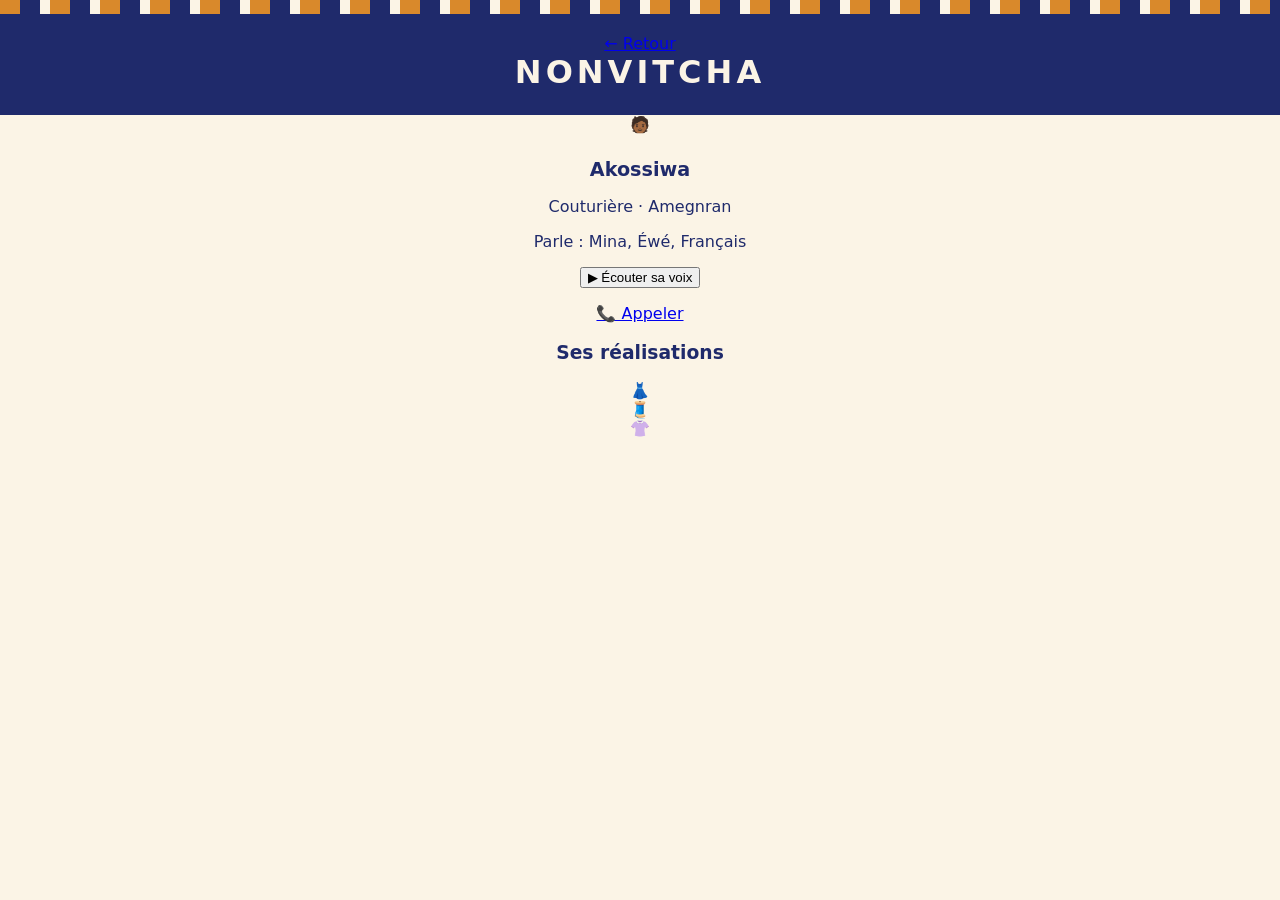
==== artisan.html @ 309e8691 "Add artisan.html for artisan profile display" ====
<!DOCTYPE html>
<html lang="fr">
<head>
  <meta charset="UTF-8">
  <meta name="viewport" content="width=device-width, initial-scale=1">
  <title>Fiche artisan - NONVITCHA</title>
  <link rel="stylesheet" href="style.css">
  <link rel="stylesheet" href="artisan.css">
</head>
<body>
  <header>
    <div class="bande"></div>
    <a class="retour" href="index.html">← Retour</a>
    <h1>NONVITCHA</h1>
  </header>

  <main class="fiche">
    <div class="photo">🧑🏾</div>
    <h2>Akossiwa</h2>
    <p class="metier-nom">Couturière · Amegnran</p>
    <p class="langues">Parle : Mina, Éwé, Français</p>

    <button id="ecouter" class="ecouter">▶ Écouter sa voix</button>
    <div class="onde" id="onde">
      <span></span><span></span><span></span><span></span><span></span>
      <span></span><span></span><span></span><span></span><span></span>
    </div>
    <p id="message"></p>

    <a class="appeler" href="tel:+22800000000">📞 Appeler</a>

    <h3>Ses réalisations</h3>
    <div class="realisations">
      <div>👗</div><div>🧵</div><div>👚</div>
    </div>
  </main>

  <script>
    const bouton = document.getElementById("ecouter");
    const onde = document.getElementById("onde");
    const message = document.getElementById("message");
    let enCours = false;

    bouton.addEventListener("click", () => {
      enCours = !enCours;
      onde.classList.toggle("actif", enCours);
      bouton.textContent = enCours ? "⏸ Pause" : "▶ Écouter sa voix";
      message.textContent = enCours ? "Exemple : la vraie voix viendra bientôt" : "";
    });
  </script>
</body>
  </html>
---- style.css ----
:root {
  --indigo: #1f2a6b;
  --ocre: #d9892b;
  --creme: #fbf4e6;
}

* { box-sizing: border-box; }

body {
  margin: 0;
  font-family: system-ui, sans-serif;
  background: var(--creme);
  color: var(--indigo);
  text-align: center;
}

.bande {
  height: 14px;
  background: repeating-linear-gradient(
    90deg,
    var(--ocre) 0 20px,
    var(--indigo) 20px 40px,
    var(--creme) 40px 50px
  );
}

header { background: var(--indigo); color: var(--creme); padding-bottom: 24px; }
header .bande { margin-bottom: 20px; }
h1 { margin: 0; letter-spacing: 4px; }
header p { margin: 8px 0 0; opacity: 0.85; }

h2 { margin: 24px 16px 16px; font-size: 1.2rem; }

.metiers {
  display: grid;
  grid-template-columns: repeat(2, 1fr);
  gap: 14px;
  padding: 0 16px 140px;
}

.metier {
  background: white;
  border: 3px solid var(--indigo);
  border-radius: 20px;
  padding: 18px 8px;
  font-size: 1rem;
  font-weight: 600;
  color: var(--indigo);
}
.metier span { display: block; font-size: 2.4rem; margin-bottom: 6px; }

footer {
  position: fixed;
  bottom: 0;
  left: 0;
  right: 0;
  background: var(--creme);
  padding-bottom: 10px;
}
footer p { margin: 4px 0 0; font-size: 0.85rem; }

.micro {
  width: 76px;
  height: 76px;
  margin-top: 8px;
  border-radius: 50%;
  border: 4px solid var(--indigo);
  background: var(--ocre);
  font-size: 2rem;
   }
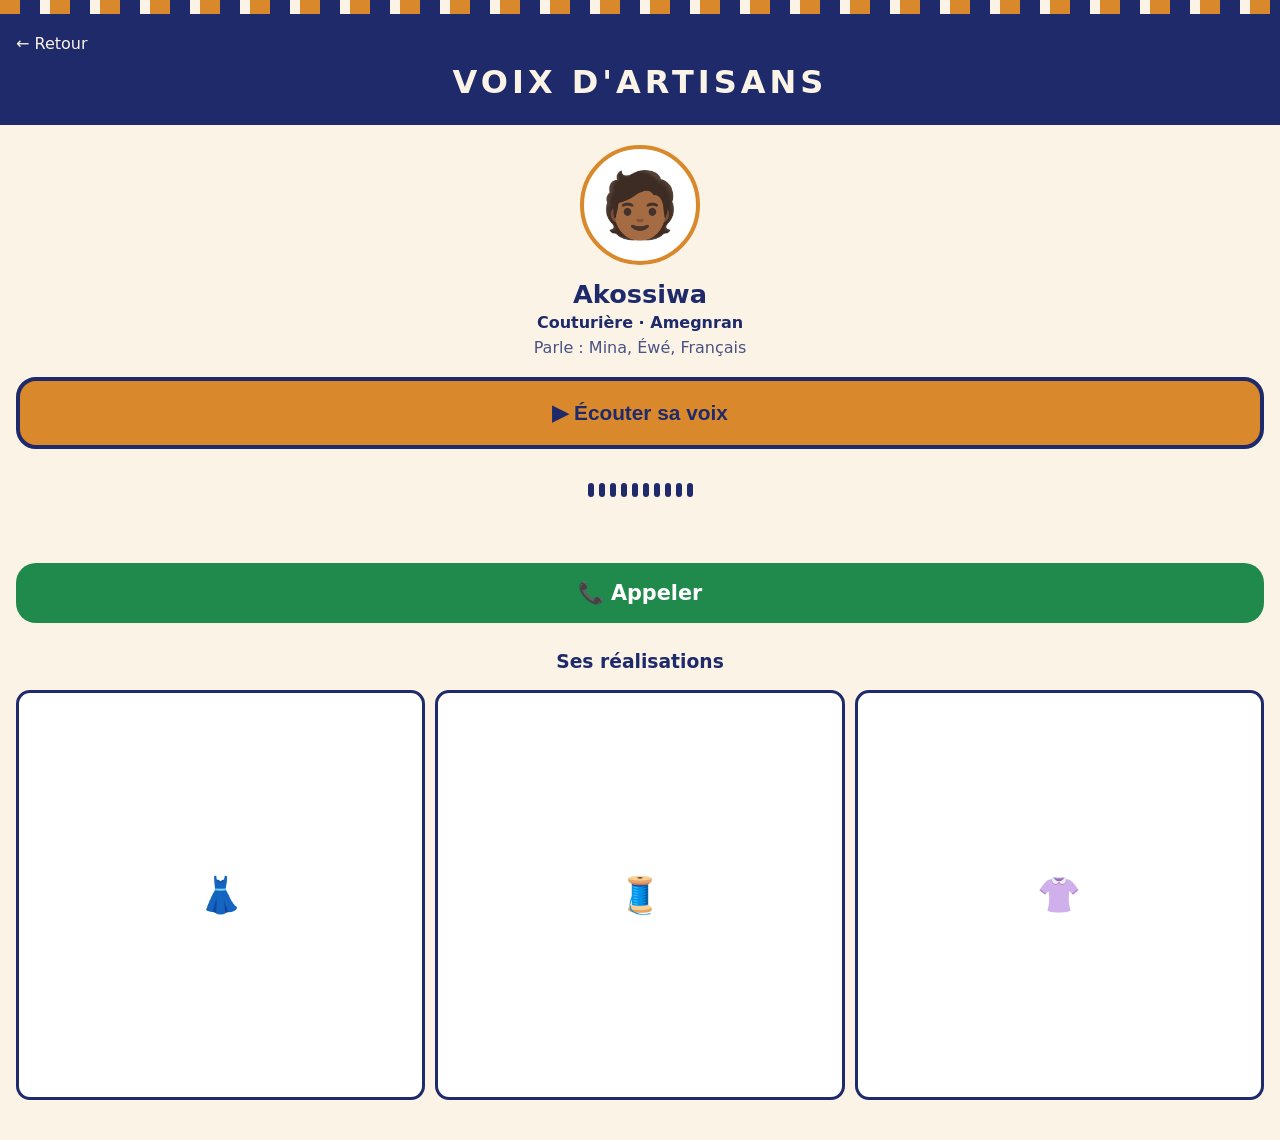
==== commit 623d7b65: "Update title and header text in artisan.html" ====
--- a/artisan.html
+++ b/artisan.html
@@ -3,7 +3,7 @@
 <head>
   <meta charset="UTF-8">
   <meta name="viewport" content="width=device-width, initial-scale=1">
-  <title>Fiche artisan - NONVITCHA</title>
+  <title>Fiche artisan - Voix d'Artisans</title>
   <link rel="stylesheet" href="style.css">
   <link rel="stylesheet" href="artisan.css">
 </head>
@@ -11,7 +11,7 @@
   <header>
     <div class="bande"></div>
     <a class="retour" href="index.html">← Retour</a>
-    <h1>NONVITCHA</h1>
+    <h1>VOIX D'ARTISANS</h1>
   </header>
 
   <main class="fiche">
--- a/artisan.css
+++ b/artisan.css
@@ -0,0 +1,86 @@
+.retour {
+  display: block;
+  text-align: left;
+  color: var(--creme);
+  padding: 0 16px 10px;
+  text-decoration: none;
+}
+
+.fiche { padding: 20px 16px 40px; }
+
+.photo {
+  width: 120px;
+  height: 120px;
+  margin: 0 auto;
+  border-radius: 50%;
+  border: 4px solid var(--ocre);
+  background: white;
+  font-size: 4rem;
+  line-height: 112px;
+}
+
+.fiche h2 { margin: 14px 0 4px; font-size: 1.6rem; }
+.metier-nom { margin: 0; font-weight: 600; }
+.langues { margin: 6px 0 20px; opacity: 0.8; }
+
+.ecouter {
+  width: 100%;
+  padding: 20px;
+  font-size: 1.3rem;
+  font-weight: 700;
+  background: var(--ocre);
+  color: var(--indigo);
+  border: 4px solid var(--indigo);
+  border-radius: 20px;
+}
+
+.onde {
+  display: flex;
+  justify-content: center;
+  align-items: center;
+  gap: 5px;
+  height: 50px;
+  margin: 16px 0 4px;
+}
+.onde span {
+  width: 6px;
+  height: 14px;
+  background: var(--indigo);
+  border-radius: 3px;
+}
+.onde.actif span { animation: danse 0.8s ease-in-out infinite; }
+.onde.actif span:nth-child(odd) { animation-delay: 0.2s; }
+@keyframes danse {
+  0%, 100% { height: 10px; }
+  50% { height: 44px; }
+}
+
+#message { min-height: 1.2em; font-size: 0.9rem; }
+
+.appeler {
+  display: block;
+  margin: 16px 0 28px;
+  padding: 18px;
+  background: #1f8a4c;
+  color: white;
+  font-size: 1.3rem;
+  font-weight: 700;
+  border-radius: 20px;
+  text-decoration: none;
+}
+
+.realisations {
+  display: grid;
+  grid-template-columns: repeat(3, 1fr);
+  gap: 10px;
+}
+.realisations div {
+  aspect-ratio: 1;
+  background: white;
+  border: 3px solid var(--indigo);
+  border-radius: 14px;
+  display: flex;
+  align-items: center;
+  justify-content: center;
+  font-size: 2.2rem;
+}
